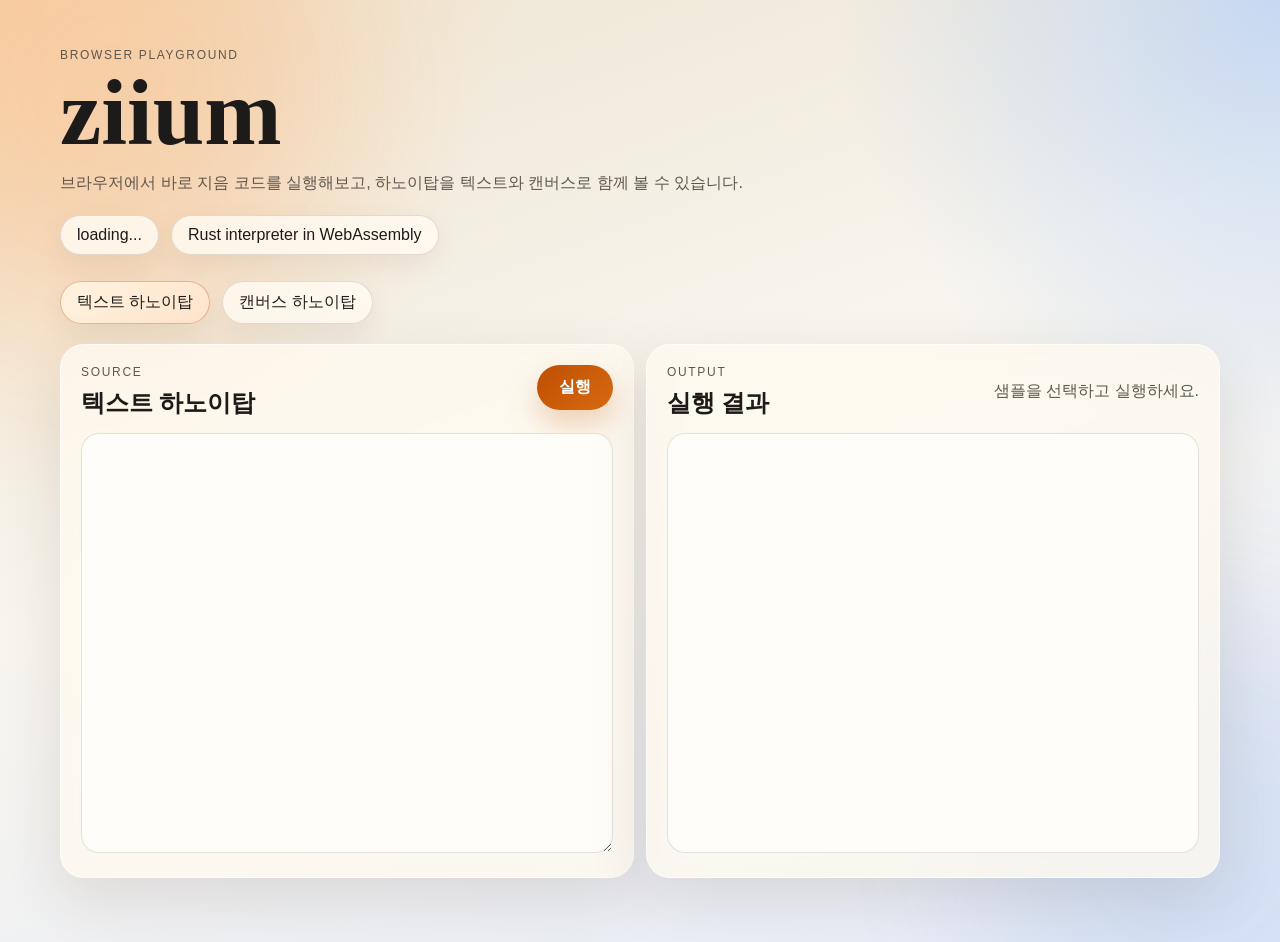
==== web/index.html @ fcd5cda4 "Add browser playground and Pages deploy" ====
<!doctype html>
<html lang="ko">
  <head>
    <meta charset="utf-8" />
    <meta
      name="viewport"
      content="width=device-width, initial-scale=1, viewport-fit=cover"
    />
    <title>ziium playground</title>
    <link rel="stylesheet" href="./styles.css" />
  </head>
  <body>
    <div class="backdrop backdrop-left"></div>
    <div class="backdrop backdrop-right"></div>
    <main class="page">
      <section class="hero">
        <p class="eyebrow">Browser Playground</p>
        <h1>ziium</h1>
        <p class="lede">
          브라우저에서 바로 지음 코드를 실행해보고, 하노이탑을 텍스트와 캔버스로
          함께 볼 수 있습니다.
        </p>
        <div class="hero-meta">
          <span id="versionBadge" class="badge">loading...</span>
          <span class="badge">Rust interpreter in WebAssembly</span>
        </div>
      </section>

      <section class="demo-switch">
        <button class="demo-chip is-active" data-demo="text-hanoi" type="button">
          텍스트 하노이탑
        </button>
        <button class="demo-chip" data-demo="canvas-hanoi" type="button">
          캔버스 하노이탑
        </button>
      </section>

      <section class="workspace">
        <div class="panel editor-panel">
          <div class="panel-head">
            <div>
              <p class="panel-kicker">Source</p>
              <h2 id="demoTitle">텍스트 하노이탑</h2>
            </div>
            <button id="runButton" class="run-button" type="button">실행</button>
          </div>
          <p id="demoSummary" class="panel-summary"></p>
          <textarea id="editor" spellcheck="false"></textarea>
        </div>

        <div class="panel output-panel">
          <div class="panel-head">
            <div>
              <p class="panel-kicker">Output</p>
              <h2>실행 결과</h2>
            </div>
            <p id="statusText" class="status-text">샘플을 선택하고 실행하세요.</p>
          </div>
          <pre id="output"></pre>
        </div>
      </section>

      <section id="canvasPanel" class="panel canvas-panel is-hidden">
        <div class="panel-head">
          <div>
            <p class="panel-kicker">Canvas</p>
            <h2>하노이탑 시각화</h2>
          </div>
          <p id="canvasStatus" class="status-text">움직임을 기다리는 중입니다.</p>
        </div>
        <canvas id="hanoiCanvas" width="960" height="420"></canvas>
      </section>
    </main>

    <script type="module" src="./app.js"></script>
  </body>
</html>
---- web/styles.css ----
:root {
  --paper: #f5efe1;
  --paper-strong: #fffaf0;
  --ink: #1d1b1a;
  --muted: #5f574e;
  --accent: #bb4d00;
  --accent-soft: #ffd9b8;
  --line: rgba(61, 52, 43, 0.15);
  --panel-shadow: 0 20px 60px rgba(62, 42, 27, 0.12);
}

* {
  box-sizing: border-box;
}

body {
  margin: 0;
  min-height: 100vh;
  color: var(--ink);
  font-family: "IBM Plex Sans KR", "Apple SD Gothic Neo", "Noto Sans KR", sans-serif;
  background:
    radial-gradient(circle at top left, rgba(255, 208, 159, 0.7), transparent 32%),
    radial-gradient(circle at top right, rgba(140, 186, 255, 0.45), transparent 28%),
    linear-gradient(160deg, #ede3cf 0%, #f8f5ee 45%, #e5ebf8 100%);
}

.backdrop {
  position: fixed;
  inset: auto;
  width: 34vw;
  height: 34vw;
  border-radius: 999px;
  filter: blur(70px);
  opacity: 0.55;
  pointer-events: none;
}

.backdrop-left {
  top: -10vw;
  left: -8vw;
  background: rgba(245, 150, 81, 0.3);
}

.backdrop-right {
  right: -10vw;
  bottom: -12vw;
  background: rgba(84, 136, 224, 0.22);
}

.page {
  position: relative;
  z-index: 1;
  max-width: 1200px;
  margin: 0 auto;
  padding: 48px 20px 64px;
}

.hero {
  margin-bottom: 24px;
}

.eyebrow,
.panel-kicker {
  margin: 0;
  text-transform: uppercase;
  letter-spacing: 0.14em;
  font-size: 0.75rem;
  color: var(--muted);
}

.hero h1,
.panel-head h2 {
  margin: 8px 0 0;
  font-family: "Iowan Old Style", "AppleMyungjo", serif;
  font-weight: 700;
}

.hero h1 {
  font-size: clamp(3.2rem, 8vw, 5.8rem);
  line-height: 0.92;
}

.lede {
  max-width: 720px;
  margin: 14px 0 0;
  line-height: 1.7;
  color: var(--muted);
  font-size: 1.02rem;
}

.hero-meta,
.demo-switch,
.workspace {
  display: flex;
  gap: 12px;
  flex-wrap: wrap;
}

.hero-meta {
  margin-top: 18px;
}

.badge,
.demo-chip {
  border: 1px solid var(--line);
  border-radius: 999px;
  background: rgba(255, 250, 240, 0.86);
  padding: 10px 16px;
  box-shadow: 0 10px 28px rgba(84, 63, 46, 0.08);
}

.demo-switch {
  margin: 26px 0 20px;
}

.demo-chip {
  cursor: pointer;
  font: inherit;
  color: var(--ink);
}

.demo-chip.is-active {
  border-color: rgba(187, 77, 0, 0.35);
  background: linear-gradient(135deg, #fff3df, #ffe4cc);
}

.workspace {
  align-items: stretch;
}

.panel {
  background: rgba(255, 250, 240, 0.76);
  backdrop-filter: blur(10px);
  border: 1px solid rgba(255, 255, 255, 0.6);
  border-radius: 24px;
  padding: 20px;
  box-shadow: var(--panel-shadow);
}

.editor-panel,
.output-panel {
  flex: 1 1 440px;
}

.canvas-panel {
  margin-top: 18px;
}

.panel-head {
  display: flex;
  align-items: flex-start;
  justify-content: space-between;
  gap: 16px;
}

.panel-summary,
.status-text {
  color: var(--muted);
}

.panel-summary {
  margin: 10px 0 14px;
  line-height: 1.6;
}

.run-button {
  border: none;
  border-radius: 999px;
  background: linear-gradient(135deg, #bd4f00, #d86b13);
  color: white;
  font: inherit;
  font-weight: 700;
  padding: 12px 22px;
  cursor: pointer;
  box-shadow: 0 14px 30px rgba(189, 79, 0, 0.25);
}

#editor,
#output {
  width: 100%;
  min-height: 420px;
  border: 1px solid rgba(62, 49, 39, 0.14);
  border-radius: 18px;
  background: rgba(255, 254, 251, 0.88);
  color: #231f1c;
  padding: 18px;
  font-size: 0.98rem;
  line-height: 1.7;
}

#editor {
  resize: vertical;
  font-family: "IBM Plex Mono", "SFMono-Regular", monospace;
}

#output {
  margin: 14px 0 0;
  white-space: pre-wrap;
  overflow: auto;
  font-family: "IBM Plex Mono", "SFMono-Regular", monospace;
}

#hanoiCanvas {
  width: 100%;
  height: auto;
  margin-top: 14px;
  border-radius: 22px;
  border: 1px solid rgba(69, 54, 39, 0.12);
  background: #f6efe2;
}

.is-hidden {
  display: none;
}

@media (max-width: 800px) {
  .page {
    padding: 28px 16px 36px;
  }

  .panel-head {
    flex-direction: column;
  }

  #editor,
  #output {
    min-height: 320px;
  }
}
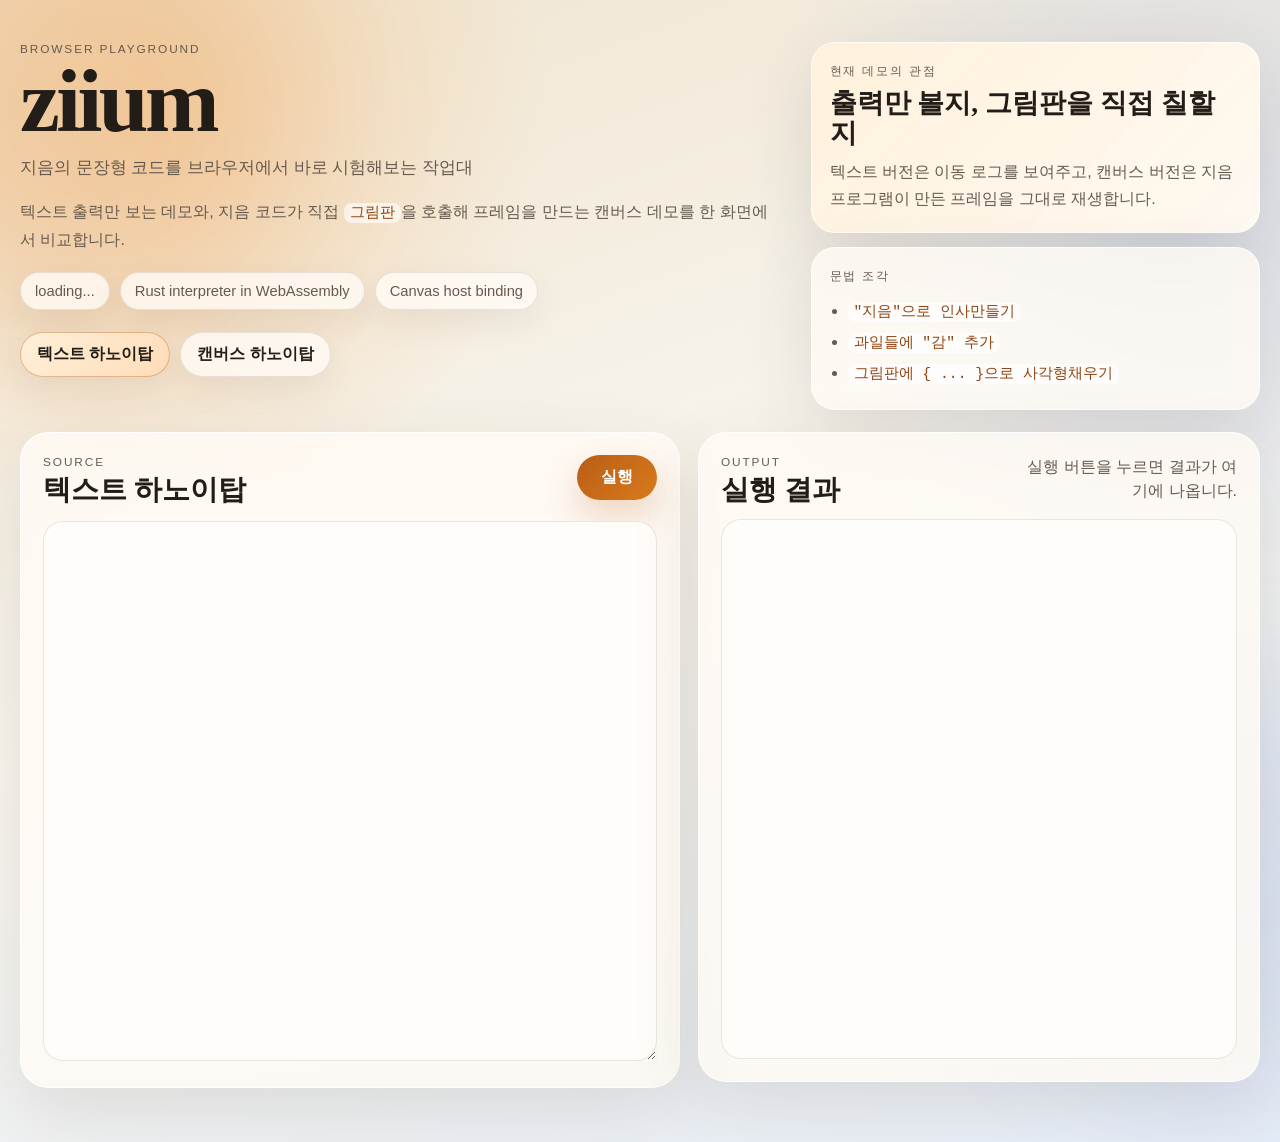
==== commit 84f113e2: "Refine browser playground layout" ====
--- a/web/index.html
+++ b/web/index.html
@@ -10,33 +10,61 @@
     <link rel="stylesheet" href="./styles.css" />
   </head>
   <body>
-    <div class="backdrop backdrop-left"></div>
-    <div class="backdrop backdrop-right"></div>
+    <div class="halo halo-left"></div>
+    <div class="halo halo-right"></div>
+
     <main class="page">
-      <section class="hero">
-        <p class="eyebrow">Browser Playground</p>
-        <h1>ziium</h1>
-        <p class="lede">
-          브라우저에서 바로 지음 코드를 실행해보고, 하노이탑을 텍스트와 캔버스로
-          함께 볼 수 있습니다.
-        </p>
-        <div class="hero-meta">
-          <span id="versionBadge" class="badge">loading...</span>
-          <span class="badge">Rust interpreter in WebAssembly</span>
+      <header class="masthead">
+        <div class="masthead-copy">
+          <p class="eyebrow">Browser Playground</p>
+          <h1>
+            <span class="title-main">ziium</span>
+            <span class="title-sub">지음의 문장형 코드를 브라우저에서 바로 시험해보는 작업대</span>
+          </h1>
+          <p class="lede">
+            텍스트 출력만 보는 데모와, 지음 코드가 직접 <code>그림판</code>을
+            호출해 프레임을 만드는 캔버스 데모를 한 화면에서 비교합니다.
+          </p>
+
+          <div class="hero-meta">
+            <span id="versionBadge" class="meta-pill">loading...</span>
+            <span class="meta-pill">Rust interpreter in WebAssembly</span>
+            <span class="meta-pill">Canvas host binding</span>
+          </div>
+
+          <section class="demo-switch">
+            <button class="demo-chip is-active" data-demo="text-hanoi" type="button">
+              텍스트 하노이탑
+            </button>
+            <button class="demo-chip" data-demo="canvas-hanoi" type="button">
+              캔버스 하노이탑
+            </button>
+          </section>
         </div>
-      </section>
 
-      <section class="demo-switch">
-        <button class="demo-chip is-active" data-demo="text-hanoi" type="button">
-          텍스트 하노이탑
-        </button>
-        <button class="demo-chip" data-demo="canvas-hanoi" type="button">
-          캔버스 하노이탑
-        </button>
-      </section>
+        <aside class="masthead-side">
+          <section class="side-card side-card-accent">
+            <p class="card-kicker">현재 데모의 관점</p>
+            <h2>출력만 볼지, 그림판을 직접 칠할지</h2>
+            <p>
+              텍스트 버전은 이동 로그를 보여주고, 캔버스 버전은 지음 프로그램이
+              만든 프레임을 그대로 재생합니다.
+            </p>
+          </section>
+
+          <section class="side-card">
+            <p class="card-kicker">문법 조각</p>
+            <ul class="syntax-list">
+              <li><code>"지음"으로 인사만들기</code></li>
+              <li><code>과일들에 "감" 추가</code></li>
+              <li><code>그림판에 { ... }으로 사각형채우기</code></li>
+            </ul>
+          </section>
+        </aside>
+      </header>
 
       <section class="workspace">
-        <div class="panel editor-panel">
+        <div class="panel panel-editor">
           <div class="panel-head">
             <div>
               <p class="panel-kicker">Source</p>
@@ -48,27 +76,31 @@
           <textarea id="editor" spellcheck="false"></textarea>
         </div>
 
-        <div class="panel output-panel">
+        <div class="panel panel-output">
           <div class="panel-head">
             <div>
               <p class="panel-kicker">Output</p>
               <h2>실행 결과</h2>
             </div>
-            <p id="statusText" class="status-text">샘플을 선택하고 실행하세요.</p>
+            <p id="statusText" class="status-text">실행 버튼을 누르면 결과가 여기에 나옵니다.</p>
           </div>
           <pre id="output"></pre>
         </div>
-      </section>
 
-      <section id="canvasPanel" class="panel canvas-panel is-hidden">
-        <div class="panel-head">
-          <div>
-            <p class="panel-kicker">Canvas</p>
-            <h2>하노이탑 시각화</h2>
+        <div id="canvasPanel" class="panel panel-canvas is-hidden">
+          <div class="panel-head">
+            <div>
+              <p class="panel-kicker">Canvas</p>
+              <h2>지음이 만든 프레임</h2>
+            </div>
+            <p id="canvasStatus" class="status-text">캔버스 프레임을 기다리는 중입니다.</p>
           </div>
-          <p id="canvasStatus" class="status-text">움직임을 기다리는 중입니다.</p>
+
+          <div class="canvas-wrap">
+            <canvas id="hanoiCanvas" width="960" height="420"></canvas>
+          </div>
+          <pre id="canvasInfo" class="canvas-info">캔버스 프레임을 기다리는 중입니다.</pre>
         </div>
-        <canvas id="hanoiCanvas" width="960" height="420"></canvas>
       </section>
     </main>
 
--- a/web/styles.css
+++ b/web/styles.css
@@ -1,12 +1,15 @@
 :root {
-  --paper: #f5efe1;
-  --paper-strong: #fffaf0;
-  --ink: #1d1b1a;
-  --muted: #5f574e;
-  --accent: #bb4d00;
-  --accent-soft: #ffd9b8;
-  --line: rgba(61, 52, 43, 0.15);
-  --panel-shadow: 0 20px 60px rgba(62, 42, 27, 0.12);
+  --paper: #f6efdf;
+  --paper-strong: rgba(255, 251, 244, 0.82);
+  --paper-soft: rgba(255, 248, 238, 0.68);
+  --ink: #231d18;
+  --muted: #665a4f;
+  --accent: #b95d16;
+  --accent-strong: #8f4310;
+  --accent-soft: rgba(239, 179, 120, 0.28);
+  --blue-soft: rgba(103, 138, 209, 0.16);
+  --line: rgba(71, 56, 39, 0.12);
+  --shadow: 0 24px 70px rgba(76, 54, 32, 0.12);
 }
 
 * {
@@ -19,131 +22,207 @@
   color: var(--ink);
   font-family: "IBM Plex Sans KR", "Apple SD Gothic Neo", "Noto Sans KR", sans-serif;
   background:
-    radial-gradient(circle at top left, rgba(255, 208, 159, 0.7), transparent 32%),
-    radial-gradient(circle at top right, rgba(140, 186, 255, 0.45), transparent 28%),
-    linear-gradient(160deg, #ede3cf 0%, #f8f5ee 45%, #e5ebf8 100%);
-}
-
-.backdrop {
+    radial-gradient(circle at 12% 10%, rgba(246, 171, 92, 0.36), transparent 26%),
+    radial-gradient(circle at 92% 18%, rgba(118, 149, 222, 0.24), transparent 28%),
+    linear-gradient(160deg, #efe4cf 0%, #f8f5ee 48%, #e6edf8 100%);
+}
+
+.halo {
   position: fixed;
-  inset: auto;
   width: 34vw;
   height: 34vw;
   border-radius: 999px;
-  filter: blur(70px);
-  opacity: 0.55;
   pointer-events: none;
-}
-
-.backdrop-left {
-  top: -10vw;
-  left: -8vw;
-  background: rgba(245, 150, 81, 0.3);
-}
-
-.backdrop-right {
-  right: -10vw;
-  bottom: -12vw;
-  background: rgba(84, 136, 224, 0.22);
+  filter: blur(72px);
+  opacity: 0.58;
+}
+
+.halo-left {
+  top: -8vw;
+  left: -10vw;
+  background: rgba(230, 137, 53, 0.26);
+}
+
+.halo-right {
+  right: -12vw;
+  bottom: -14vw;
+  background: rgba(88, 126, 214, 0.2);
 }
 
 .page {
   position: relative;
   z-index: 1;
-  max-width: 1200px;
+  max-width: 1320px;
   margin: 0 auto;
-  padding: 48px 20px 64px;
-}
-
-.hero {
-  margin-bottom: 24px;
+  padding: 42px 20px 56px;
+}
+
+.masthead {
+  display: grid;
+  grid-template-columns: minmax(0, 1.2fr) minmax(280px, 0.7fr);
+  gap: 20px;
+  align-items: start;
+  margin-bottom: 22px;
 }
 
 .eyebrow,
-.panel-kicker {
+.panel-kicker,
+.card-kicker {
   margin: 0;
+  color: var(--muted);
+  font-size: 0.74rem;
+  letter-spacing: 0.16em;
   text-transform: uppercase;
-  letter-spacing: 0.14em;
-  font-size: 0.75rem;
-  color: var(--muted);
-}
-
-.hero h1,
-.panel-head h2 {
-  margin: 8px 0 0;
+}
+
+.masthead-copy h1 {
+  margin: 6px 0 0;
+}
+
+.title-main {
+  display: block;
   font-family: "Iowan Old Style", "AppleMyungjo", serif;
-  font-weight: 700;
-}
-
-.hero h1 {
-  font-size: clamp(3.2rem, 8vw, 5.8rem);
-  line-height: 0.92;
+  font-size: clamp(3.5rem, 8vw, 5.6rem);
+  line-height: 0.88;
+  letter-spacing: -0.04em;
+}
+
+.title-sub {
+  display: block;
+  max-width: 760px;
+  margin-top: 14px;
+  color: var(--muted);
+  font-size: 1.05rem;
+  line-height: 1.6;
+  font-weight: 500;
 }
 
 .lede {
-  max-width: 720px;
-  margin: 14px 0 0;
-  line-height: 1.7;
-  color: var(--muted);
-  font-size: 1.02rem;
-}
-
-.hero-meta,
-.demo-switch,
-.workspace {
+  max-width: 760px;
+  margin: 16px 0 0;
+  color: var(--muted);
+  line-height: 1.72;
+  font-size: 1rem;
+}
+
+.hero-meta {
   display: flex;
-  gap: 12px;
   flex-wrap: wrap;
-}
-
-.hero-meta {
+  gap: 10px;
   margin-top: 18px;
 }
 
-.badge,
+.meta-pill,
 .demo-chip {
+  border-radius: 999px;
   border: 1px solid var(--line);
-  border-radius: 999px;
-  background: rgba(255, 250, 240, 0.86);
-  padding: 10px 16px;
-  box-shadow: 0 10px 28px rgba(84, 63, 46, 0.08);
+  background: rgba(255, 251, 244, 0.82);
+  box-shadow: 0 12px 32px rgba(82, 57, 35, 0.08);
+}
+
+.meta-pill {
+  display: inline-flex;
+  align-items: center;
+  min-height: 38px;
+  padding: 8px 14px;
+  color: var(--muted);
+  font-size: 0.92rem;
 }
 
 .demo-switch {
-  margin: 26px 0 20px;
+  display: flex;
+  flex-wrap: wrap;
+  gap: 10px;
+  margin-top: 22px;
 }
 
 .demo-chip {
   cursor: pointer;
+  padding: 11px 16px;
+  color: var(--ink);
   font: inherit;
-  color: var(--ink);
+  font-weight: 600;
 }
 
 .demo-chip.is-active {
-  border-color: rgba(187, 77, 0, 0.35);
-  background: linear-gradient(135deg, #fff3df, #ffe4cc);
+  border-color: rgba(185, 93, 22, 0.38);
+  background: linear-gradient(135deg, #fff0d9, #ffdcb8);
+}
+
+.masthead-side {
+  display: grid;
+  gap: 14px;
+}
+
+.side-card {
+  padding: 18px 18px 20px;
+  border: 1px solid rgba(255, 255, 255, 0.7);
+  border-radius: 24px;
+  background: var(--paper-strong);
+  backdrop-filter: blur(14px);
+  box-shadow: var(--shadow);
+}
+
+.side-card-accent {
+  background:
+    linear-gradient(135deg, rgba(255, 241, 219, 0.96), rgba(255, 249, 241, 0.9)),
+    var(--paper-strong);
+}
+
+.side-card h2 {
+  margin: 8px 0 10px;
+  font-family: "Iowan Old Style", "AppleMyungjo", serif;
+  font-size: 1.7rem;
+  line-height: 1.08;
+}
+
+.side-card p {
+  margin: 0;
+  color: var(--muted);
+  line-height: 1.7;
+}
+
+.syntax-list {
+  margin: 10px 0 0;
+  padding-left: 18px;
+  color: var(--muted);
+  line-height: 1.9;
+}
+
+.syntax-list code,
+.lede code {
+  border-radius: 8px;
+  background: rgba(255, 255, 255, 0.62);
+  padding: 2px 6px;
+  color: var(--accent-strong);
+  font-family: "IBM Plex Mono", "SFMono-Regular", monospace;
+  font-size: 0.92em;
 }
 
 .workspace {
-  align-items: stretch;
+  display: grid;
+  grid-template-columns: minmax(0, 1.08fr) minmax(360px, 0.92fr);
+  gap: 18px;
+  align-items: start;
 }
 
 .panel {
-  background: rgba(255, 250, 240, 0.76);
-  backdrop-filter: blur(10px);
-  border: 1px solid rgba(255, 255, 255, 0.6);
-  border-radius: 24px;
-  padding: 20px;
-  box-shadow: var(--panel-shadow);
-}
-
-.editor-panel,
-.output-panel {
-  flex: 1 1 440px;
-}
-
-.canvas-panel {
-  margin-top: 18px;
+  min-width: 0;
+  padding: 22px;
+  border: 1px solid rgba(255, 255, 255, 0.74);
+  border-radius: 28px;
+  background: var(--paper-strong);
+  backdrop-filter: blur(14px);
+  box-shadow: var(--shadow);
+}
+
+.panel-editor {
+  grid-column: 1;
+}
+
+.panel-output,
+.panel-canvas {
+  grid-column: 2;
 }
 
 .panel-head {
@@ -153,77 +232,147 @@
   gap: 16px;
 }
 
+.panel-head h2 {
+  margin: 6px 0 0;
+  font-family: "Iowan Old Style", "AppleMyungjo", serif;
+  font-size: 1.78rem;
+  line-height: 1.05;
+}
+
 .panel-summary,
 .status-text {
   color: var(--muted);
 }
 
 .panel-summary {
-  margin: 10px 0 14px;
-  line-height: 1.6;
+  margin: 10px 0 16px;
+  line-height: 1.72;
+}
+
+.status-text {
+  margin: 0;
+  max-width: 220px;
+  text-align: right;
+  line-height: 1.5;
 }
 
 .run-button {
   border: none;
   border-radius: 999px;
-  background: linear-gradient(135deg, #bd4f00, #d86b13);
-  color: white;
+  background: linear-gradient(135deg, var(--accent), #d97b1d);
+  color: #fff;
   font: inherit;
   font-weight: 700;
-  padding: 12px 22px;
+  padding: 12px 24px;
   cursor: pointer;
-  box-shadow: 0 14px 30px rgba(189, 79, 0, 0.25);
+  box-shadow: 0 16px 34px rgba(185, 93, 22, 0.24);
+  transition: transform 160ms ease, box-shadow 160ms ease;
+}
+
+.run-button:hover {
+  transform: translateY(-1px);
+  box-shadow: 0 18px 38px rgba(185, 93, 22, 0.28);
 }
 
 #editor,
-#output {
+#output,
+.canvas-info {
   width: 100%;
-  min-height: 420px;
-  border: 1px solid rgba(62, 49, 39, 0.14);
-  border-radius: 18px;
-  background: rgba(255, 254, 251, 0.88);
-  color: #231f1c;
+  border: 1px solid rgba(77, 58, 38, 0.12);
+  border-radius: 20px;
+  background: rgba(255, 254, 251, 0.92);
+  color: #2a231d;
+  font-size: 0.97rem;
+  line-height: 1.72;
+  font-family: "IBM Plex Mono", "SFMono-Regular", monospace;
+}
+
+#editor {
+  min-height: 540px;
+  resize: vertical;
   padding: 18px;
-  font-size: 0.98rem;
-  line-height: 1.7;
-}
-
-#editor {
-  resize: vertical;
-  font-family: "IBM Plex Mono", "SFMono-Regular", monospace;
-}
-
-#output {
+}
+
+#output,
+.canvas-info {
   margin: 14px 0 0;
+  padding: 18px;
   white-space: pre-wrap;
   overflow: auto;
-  font-family: "IBM Plex Mono", "SFMono-Regular", monospace;
+}
+
+#output {
+  min-height: 540px;
+}
+
+.panel-canvas {
+  display: flex;
+  flex-direction: column;
+}
+
+.canvas-wrap {
+  margin-top: 14px;
+  padding: 10px;
+  border-radius: 24px;
+  background: linear-gradient(180deg, #eef3ff, #f2f5ff);
+  border: 1px solid rgba(70, 89, 139, 0.14);
 }
 
 #hanoiCanvas {
+  display: block;
   width: 100%;
   height: auto;
-  margin-top: 14px;
-  border-radius: 22px;
-  border: 1px solid rgba(69, 54, 39, 0.12);
-  background: #f6efe2;
+  border-radius: 18px;
+  background: #f8f1dc;
+}
+
+.canvas-info {
+  min-height: 104px;
+  background: rgba(250, 247, 241, 0.95);
 }
 
 .is-hidden {
-  display: none;
-}
-
-@media (max-width: 800px) {
+  display: none !important;
+}
+
+@media (max-width: 1040px) {
+  .masthead,
+  .workspace {
+    grid-template-columns: 1fr;
+  }
+
+  .panel-output,
+  .panel-canvas {
+    grid-column: 1;
+  }
+}
+
+@media (max-width: 720px) {
   .page {
-    padding: 28px 16px 36px;
+    padding: 26px 14px 38px;
+  }
+
+  .panel,
+  .side-card {
+    padding: 18px;
+    border-radius: 22px;
   }
 
   .panel-head {
     flex-direction: column;
   }
 
+  .status-text {
+    max-width: none;
+    text-align: left;
+  }
+
   #editor,
   #output {
-    min-height: 320px;
-  }
-}
+    min-height: 360px;
+  }
+
+  .canvas-info {
+    min-height: 96px;
+  }
+}
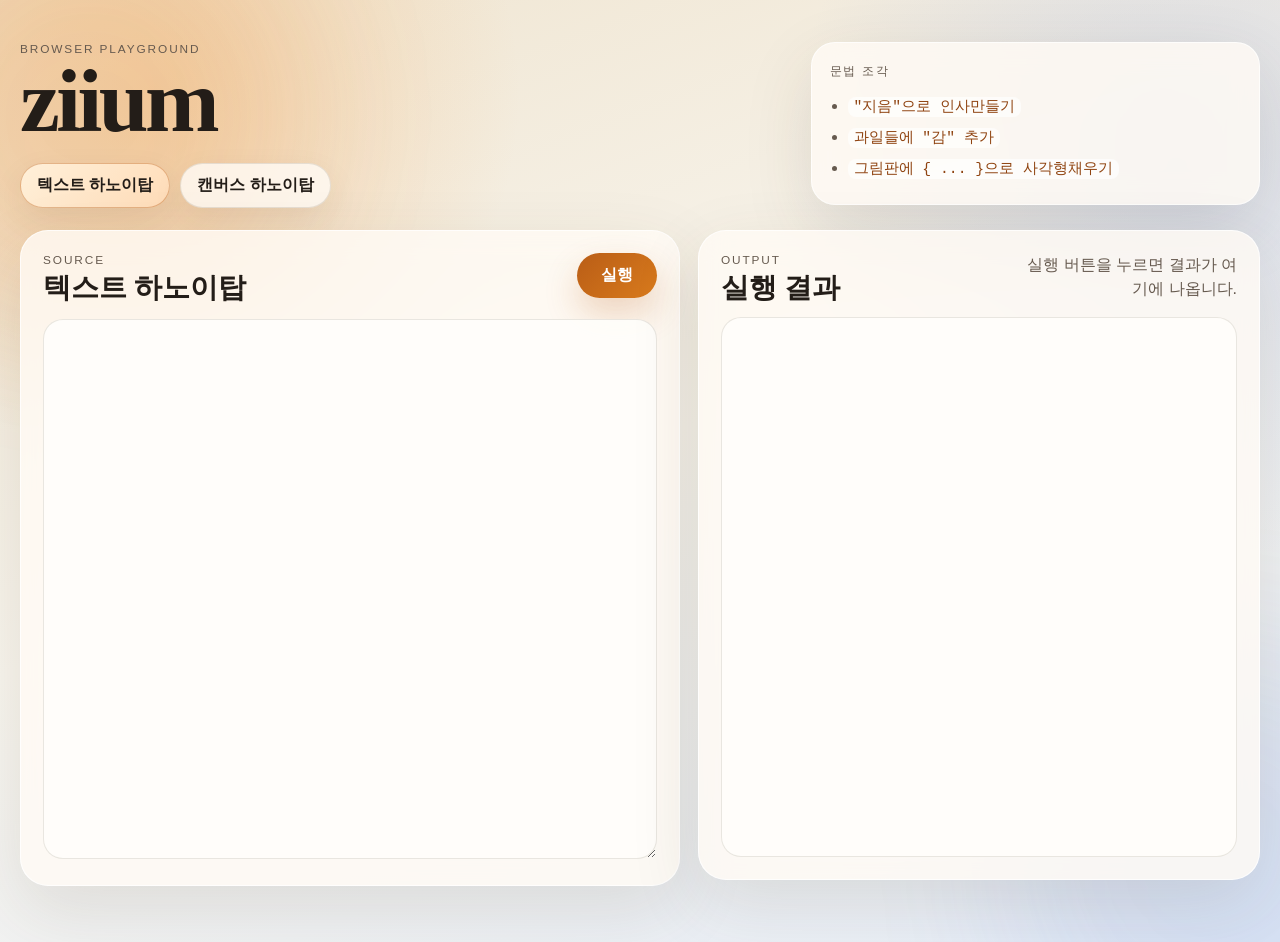
==== commit db759dd5: "Simplify playground copy" ====
--- a/web/index.html
+++ b/web/index.html
@@ -19,18 +19,7 @@
           <p class="eyebrow">Browser Playground</p>
           <h1>
             <span class="title-main">ziium</span>
-            <span class="title-sub">지음의 문장형 코드를 브라우저에서 바로 시험해보는 작업대</span>
           </h1>
-          <p class="lede">
-            텍스트 출력만 보는 데모와, 지음 코드가 직접 <code>그림판</code>을
-            호출해 프레임을 만드는 캔버스 데모를 한 화면에서 비교합니다.
-          </p>
-
-          <div class="hero-meta">
-            <span id="versionBadge" class="meta-pill">loading...</span>
-            <span class="meta-pill">Rust interpreter in WebAssembly</span>
-            <span class="meta-pill">Canvas host binding</span>
-          </div>
 
           <section class="demo-switch">
             <button class="demo-chip is-active" data-demo="text-hanoi" type="button">
@@ -43,15 +32,6 @@
         </div>
 
         <aside class="masthead-side">
-          <section class="side-card side-card-accent">
-            <p class="card-kicker">현재 데모의 관점</p>
-            <h2>출력만 볼지, 그림판을 직접 칠할지</h2>
-            <p>
-              텍스트 버전은 이동 로그를 보여주고, 캔버스 버전은 지음 프로그램이
-              만든 프레임을 그대로 재생합니다.
-            </p>
-          </section>
-
           <section class="side-card">
             <p class="card-kicker">문법 조각</p>
             <ul class="syntax-list">
@@ -91,7 +71,7 @@
           <div class="panel-head">
             <div>
               <p class="panel-kicker">Canvas</p>
-              <h2>지음이 만든 프레임</h2>
+              <h2>캔버스</h2>
             </div>
             <p id="canvasStatus" class="status-text">캔버스 프레임을 기다리는 중입니다.</p>
           </div>
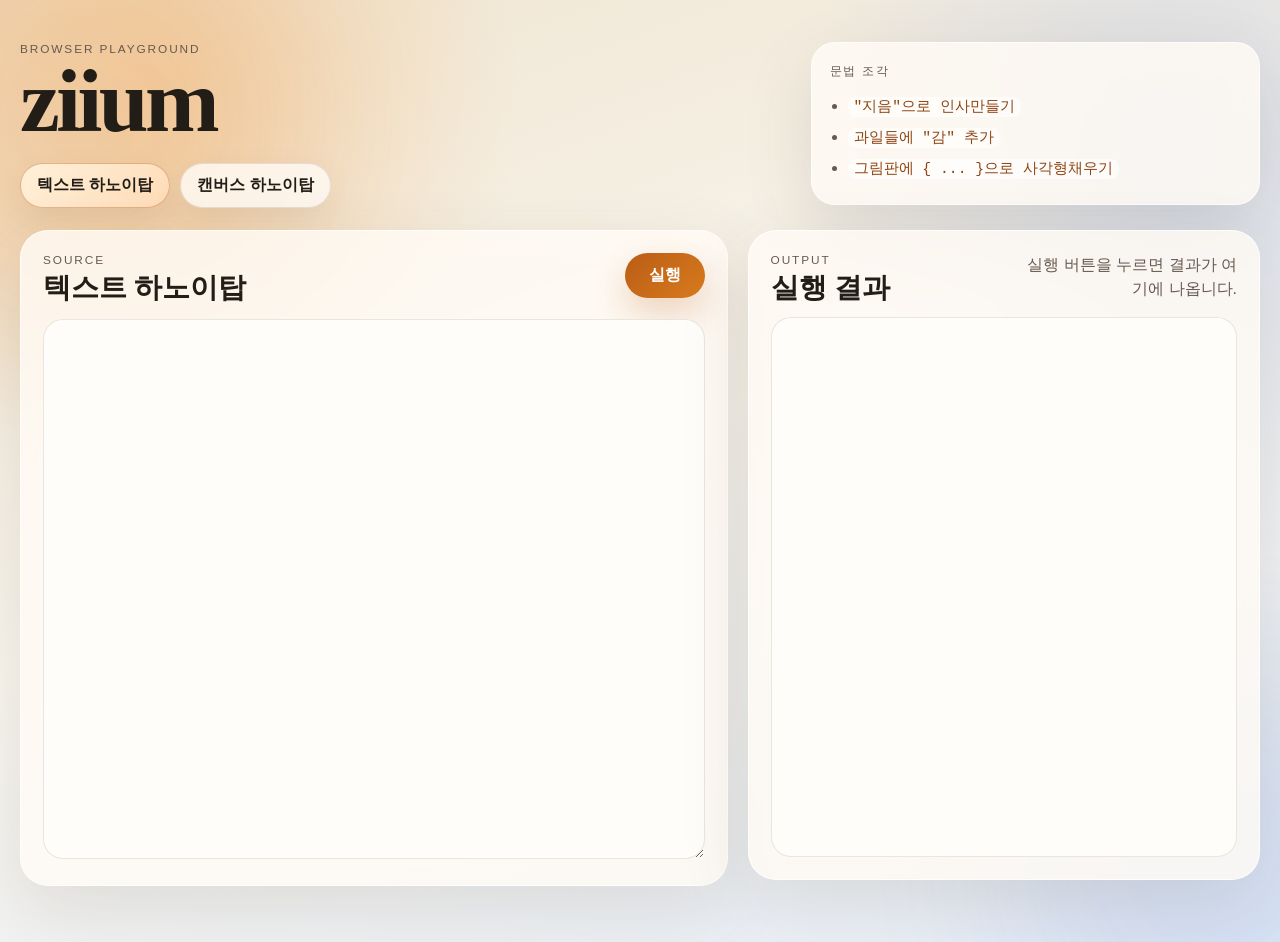
==== commit e3030ebb: "Refactor messages through HIR" ====
--- a/web/index.html
+++ b/web/index.html
@@ -53,7 +53,7 @@
             <button id="runButton" class="run-button" type="button">실행</button>
           </div>
           <p id="demoSummary" class="panel-summary"></p>
-          <textarea id="editor" spellcheck="false"></textarea>
+          <textarea id="editor" spellcheck="false" wrap="off"></textarea>
         </div>
 
         <div class="panel panel-output">
--- a/web/styles.css
+++ b/web/styles.css
@@ -52,7 +52,7 @@
 .page {
   position: relative;
   z-index: 1;
-  max-width: 1320px;
+  max-width: 1380px;
   margin: 0 auto;
   padding: 42px 20px 56px;
 }
@@ -201,8 +201,8 @@
 
 .workspace {
   display: grid;
-  grid-template-columns: minmax(0, 1.08fr) minmax(360px, 0.92fr);
-  gap: 18px;
+  grid-template-columns: minmax(0, 1.16fr) minmax(360px, 0.84fr);
+  gap: 20px;
   align-items: start;
 }
 
@@ -291,6 +291,11 @@
   min-height: 540px;
   resize: vertical;
   padding: 18px;
+  font-size: 0.92rem;
+  line-height: 1.58;
+  white-space: pre;
+  overflow-wrap: normal;
+  word-break: normal;
 }
 
 #output,
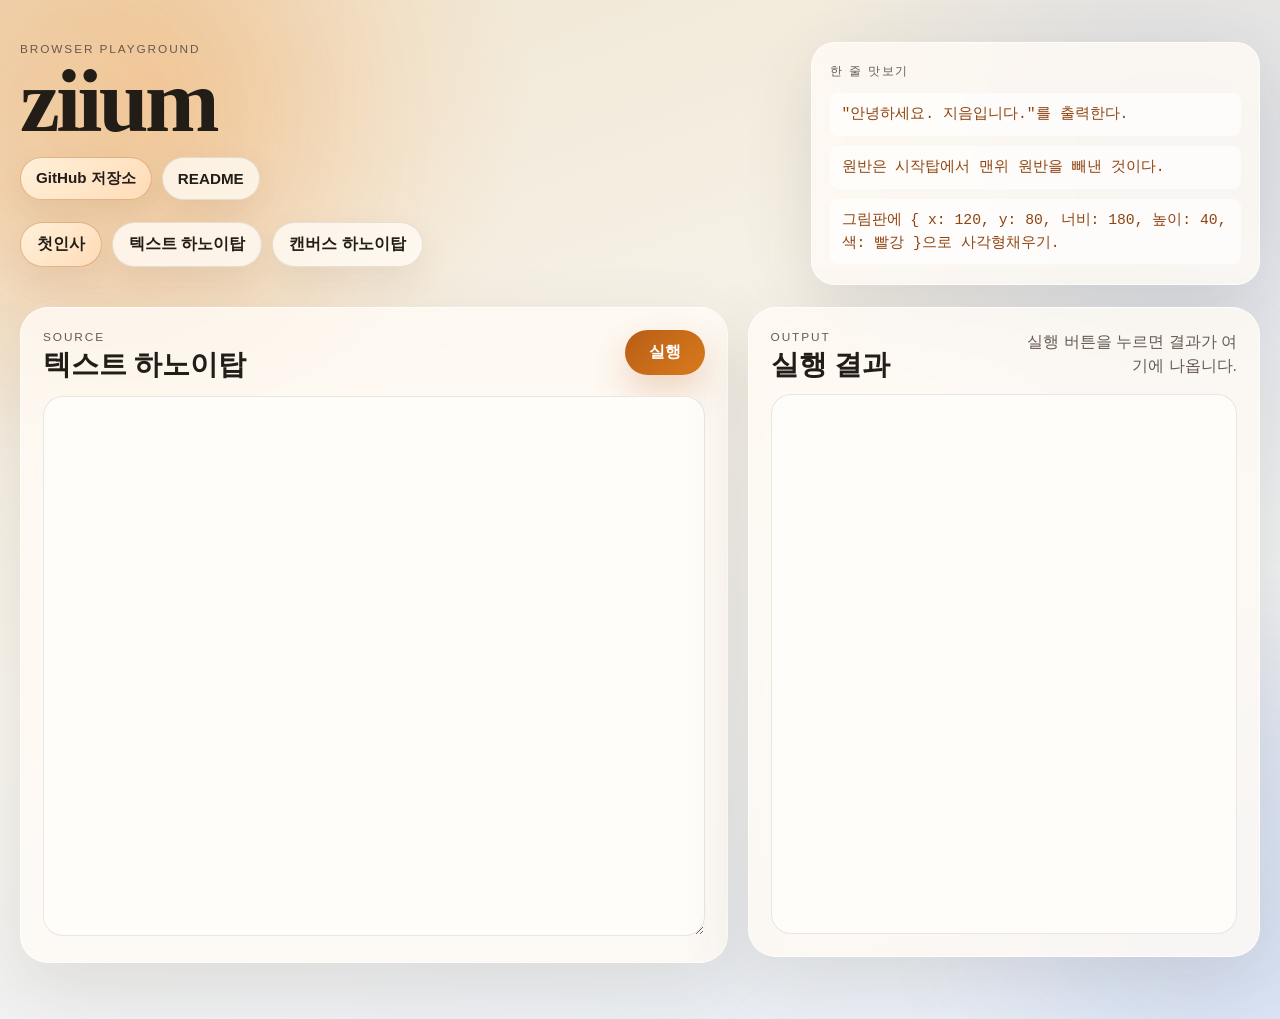
==== commit 4ca70885: "Add named call syntax and polish playground" ====
--- a/web/index.html
+++ b/web/index.html
@@ -20,9 +20,30 @@
           <h1>
             <span class="title-main">ziium</span>
           </h1>
+          <div class="masthead-links">
+            <a
+              class="masthead-link masthead-link-primary"
+              href="https://github.com/ziium/ziium"
+              target="_blank"
+              rel="noreferrer"
+            >
+              GitHub 저장소
+            </a>
+            <a
+              class="masthead-link"
+              href="https://github.com/ziium/ziium/blob/main/README.md"
+              target="_blank"
+              rel="noreferrer"
+            >
+              README
+            </a>
+          </div>
 
           <section class="demo-switch">
-            <button class="demo-chip is-active" data-demo="text-hanoi" type="button">
+            <button class="demo-chip is-active" data-demo="hello" type="button">
+              첫인사
+            </button>
+            <button class="demo-chip" data-demo="text-hanoi" type="button">
               텍스트 하노이탑
             </button>
             <button class="demo-chip" data-demo="canvas-hanoi" type="button">
@@ -33,12 +54,12 @@
 
         <aside class="masthead-side">
           <section class="side-card">
-            <p class="card-kicker">문법 조각</p>
-            <ul class="syntax-list">
-              <li><code>"지음"으로 인사만들기</code></li>
-              <li><code>과일들에 "감" 추가</code></li>
-              <li><code>그림판에 { ... }으로 사각형채우기</code></li>
-            </ul>
+            <p class="card-kicker">한 줄 맛보기</p>
+            <div class="syntax-showcase">
+              <code class="syntax-example">"안녕하세요. 지음입니다."를 출력한다.</code>
+              <code class="syntax-example">원반은 시작탑에서 맨위 원반을 빼낸 것이다.</code>
+              <code class="syntax-example">그림판에 { x: 120, y: 80, 너비: 180, 높이: 40, 색: 빨강 }으로 사각형채우기.</code>
+            </div>
           </section>
         </aside>
       </header>
--- a/web/styles.css
+++ b/web/styles.css
@@ -136,6 +136,38 @@
   margin-top: 22px;
 }
 
+.masthead-links {
+  display: flex;
+  flex-wrap: wrap;
+  gap: 10px;
+  margin-top: 16px;
+}
+
+.masthead-link {
+  display: inline-flex;
+  align-items: center;
+  min-height: 40px;
+  padding: 10px 15px;
+  border-radius: 999px;
+  border: 1px solid var(--line);
+  background: rgba(255, 251, 244, 0.78);
+  color: var(--ink);
+  text-decoration: none;
+  font-size: 0.95rem;
+  font-weight: 600;
+  box-shadow: 0 12px 32px rgba(82, 57, 35, 0.08);
+}
+
+.masthead-link:hover {
+  border-color: rgba(185, 93, 22, 0.38);
+  transform: translateY(-1px);
+}
+
+.masthead-link-primary {
+  background: linear-gradient(135deg, #fff0d9, #ffdcb8);
+  border-color: rgba(185, 93, 22, 0.38);
+}
+
 .demo-chip {
   cursor: pointer;
   padding: 11px 16px;
@@ -182,21 +214,24 @@
   line-height: 1.7;
 }
 
-.syntax-list {
-  margin: 10px 0 0;
-  padding-left: 18px;
-  color: var(--muted);
-  line-height: 1.9;
-}
-
-.syntax-list code,
+.syntax-showcase {
+  display: grid;
+  gap: 10px;
+  margin-top: 12px;
+}
+
+.syntax-example,
 .lede code {
+  display: block;
   border-radius: 8px;
   background: rgba(255, 255, 255, 0.62);
-  padding: 2px 6px;
+  padding: 10px 12px;
   color: var(--accent-strong);
   font-family: "IBM Plex Mono", "SFMono-Regular", monospace;
-  font-size: 0.92em;
+  font-size: 0.92rem;
+  line-height: 1.55;
+  white-space: pre-wrap;
+  word-break: keep-all;
 }
 
 .workspace {
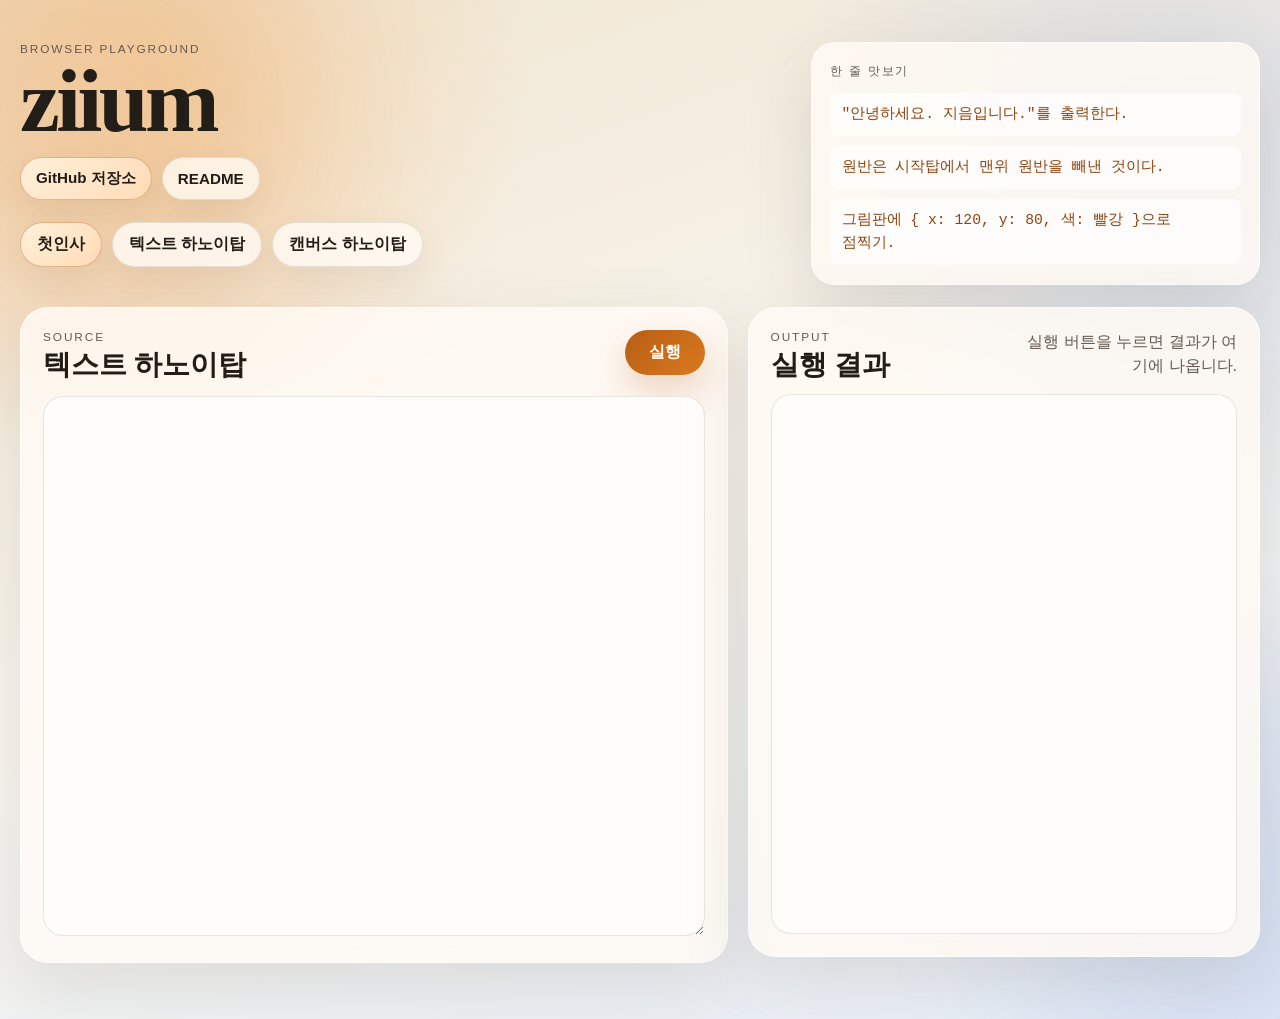
==== commit 6c60180b: "Add canvas dot command" ====
--- a/web/index.html
+++ b/web/index.html
@@ -58,7 +58,7 @@
             <div class="syntax-showcase">
               <code class="syntax-example">"안녕하세요. 지음입니다."를 출력한다.</code>
               <code class="syntax-example">원반은 시작탑에서 맨위 원반을 빼낸 것이다.</code>
-              <code class="syntax-example">그림판에 { x: 120, y: 80, 너비: 180, 높이: 40, 색: 빨강 }으로 사각형채우기.</code>
+              <code class="syntax-example">그림판에 { x: 120, y: 80, 색: 빨강 }으로 점찍기.</code>
             </div>
           </section>
         </aside>
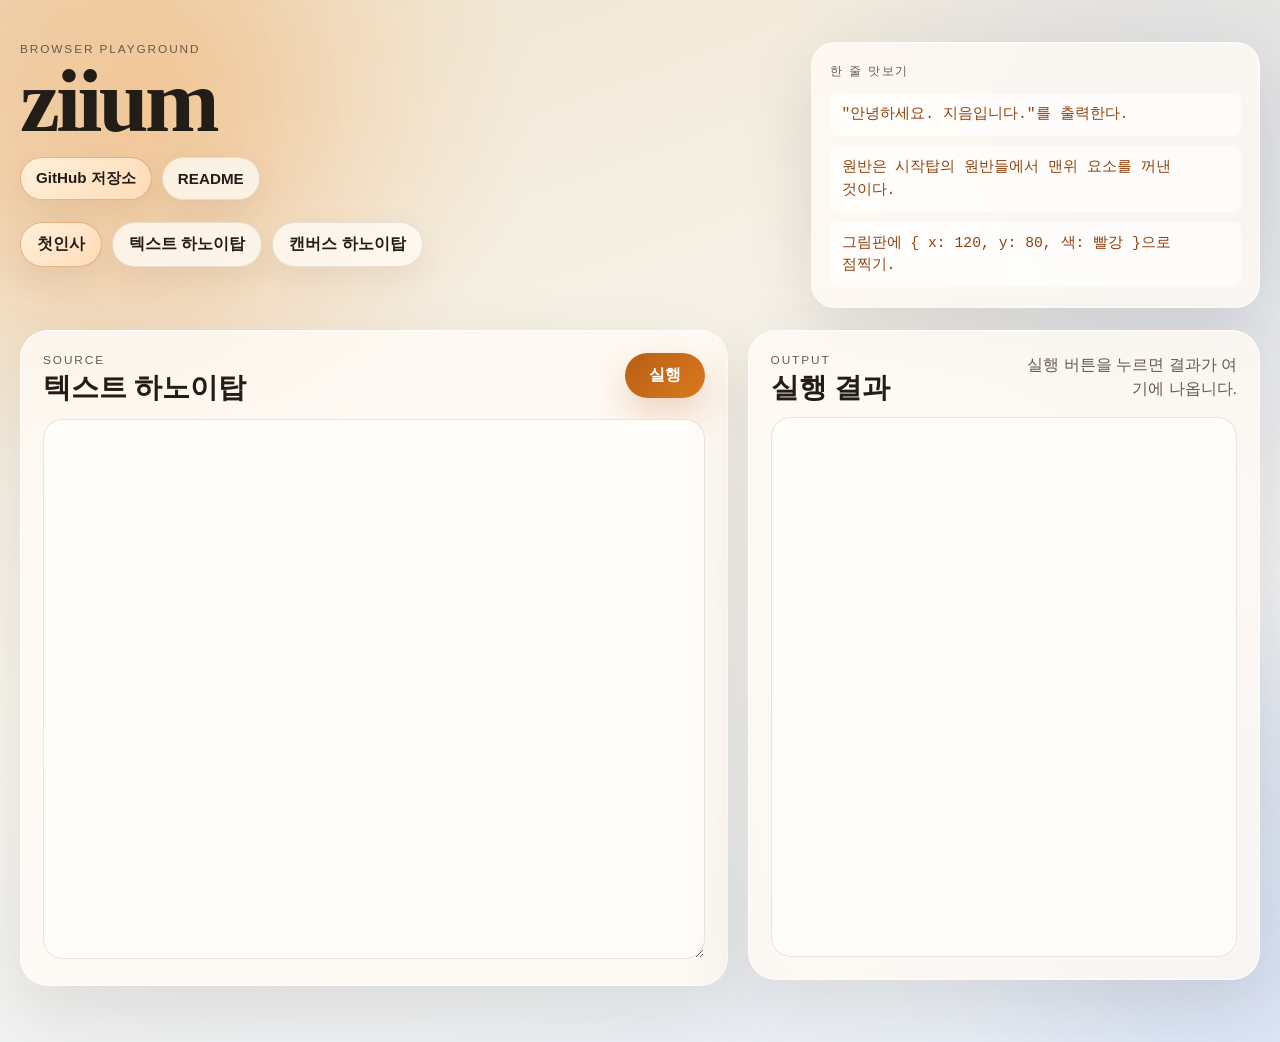
==== commit e14144f0: "Update web demos for top element resultive frame" ====
--- a/web/index.html
+++ b/web/index.html
@@ -57,7 +57,7 @@
             <p class="card-kicker">한 줄 맛보기</p>
             <div class="syntax-showcase">
               <code class="syntax-example">"안녕하세요. 지음입니다."를 출력한다.</code>
-              <code class="syntax-example">원반은 시작탑에서 맨위 원반을 빼낸 것이다.</code>
+              <code class="syntax-example">원반은 시작탑의 원반들에서 맨위 요소를 꺼낸 것이다.</code>
               <code class="syntax-example">그림판에 { x: 120, y: 80, 색: 빨강 }으로 점찍기.</code>
             </div>
           </section>
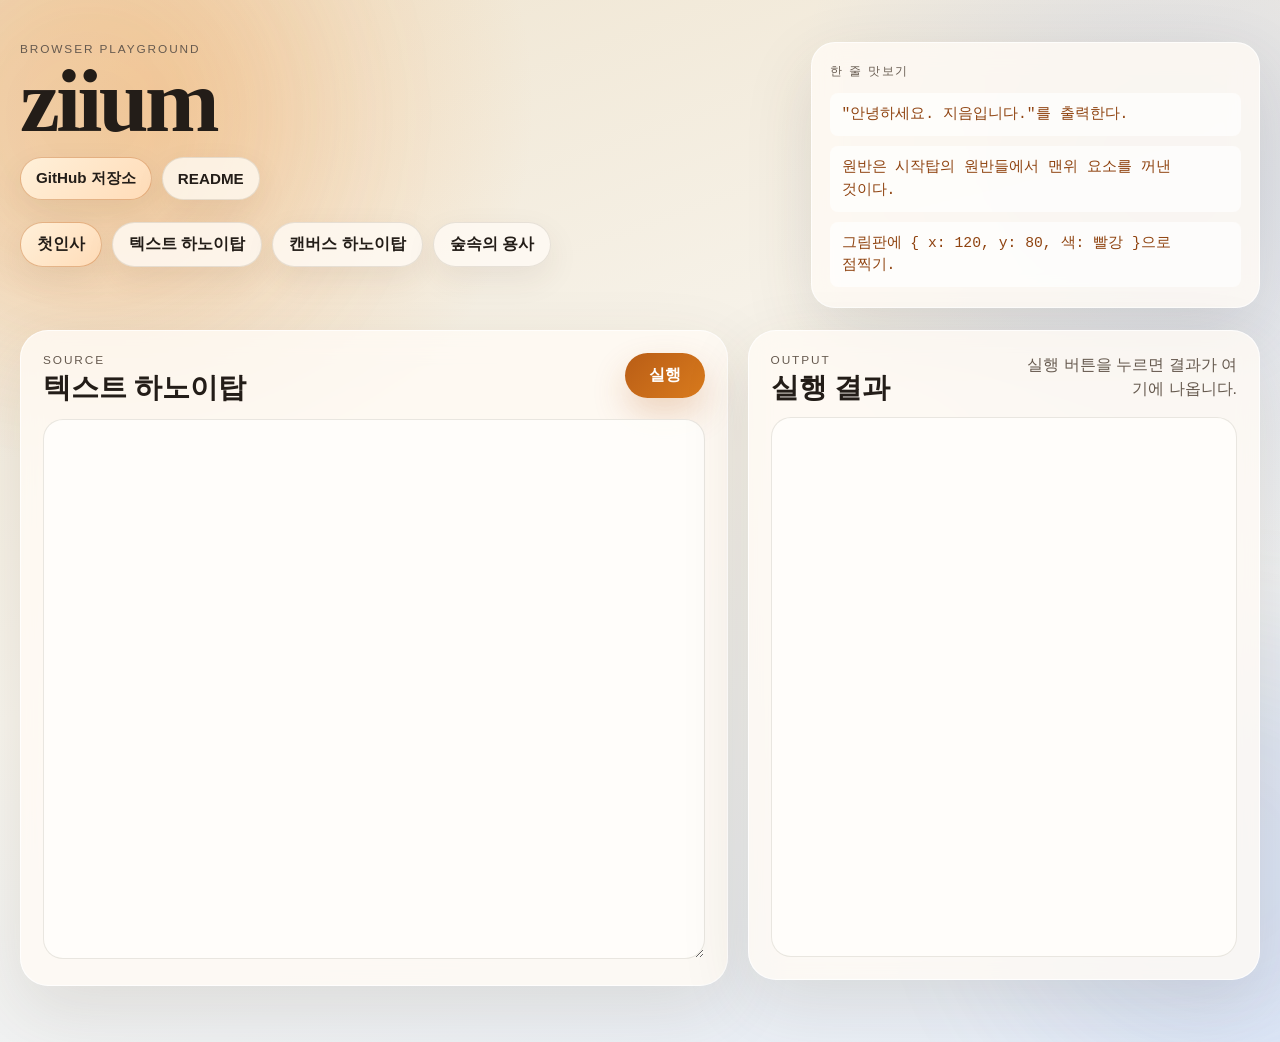
==== commit b43df98b: "Add interactive story demo with web playground 숲속의 용사 텍스트 어드벤처를 CLI 샘플과 웹 데모로 추가한다.  - samples/13_st" ====
--- a/web/index.html
+++ b/web/index.html
@@ -49,6 +49,9 @@
             <button class="demo-chip" data-demo="canvas-hanoi" type="button">
               캔버스 하노이탑
             </button>
+            <a class="demo-chip" href="./story.html" style="text-decoration:none">
+              숲속의 용사
+            </a>
           </section>
         </div>
 
